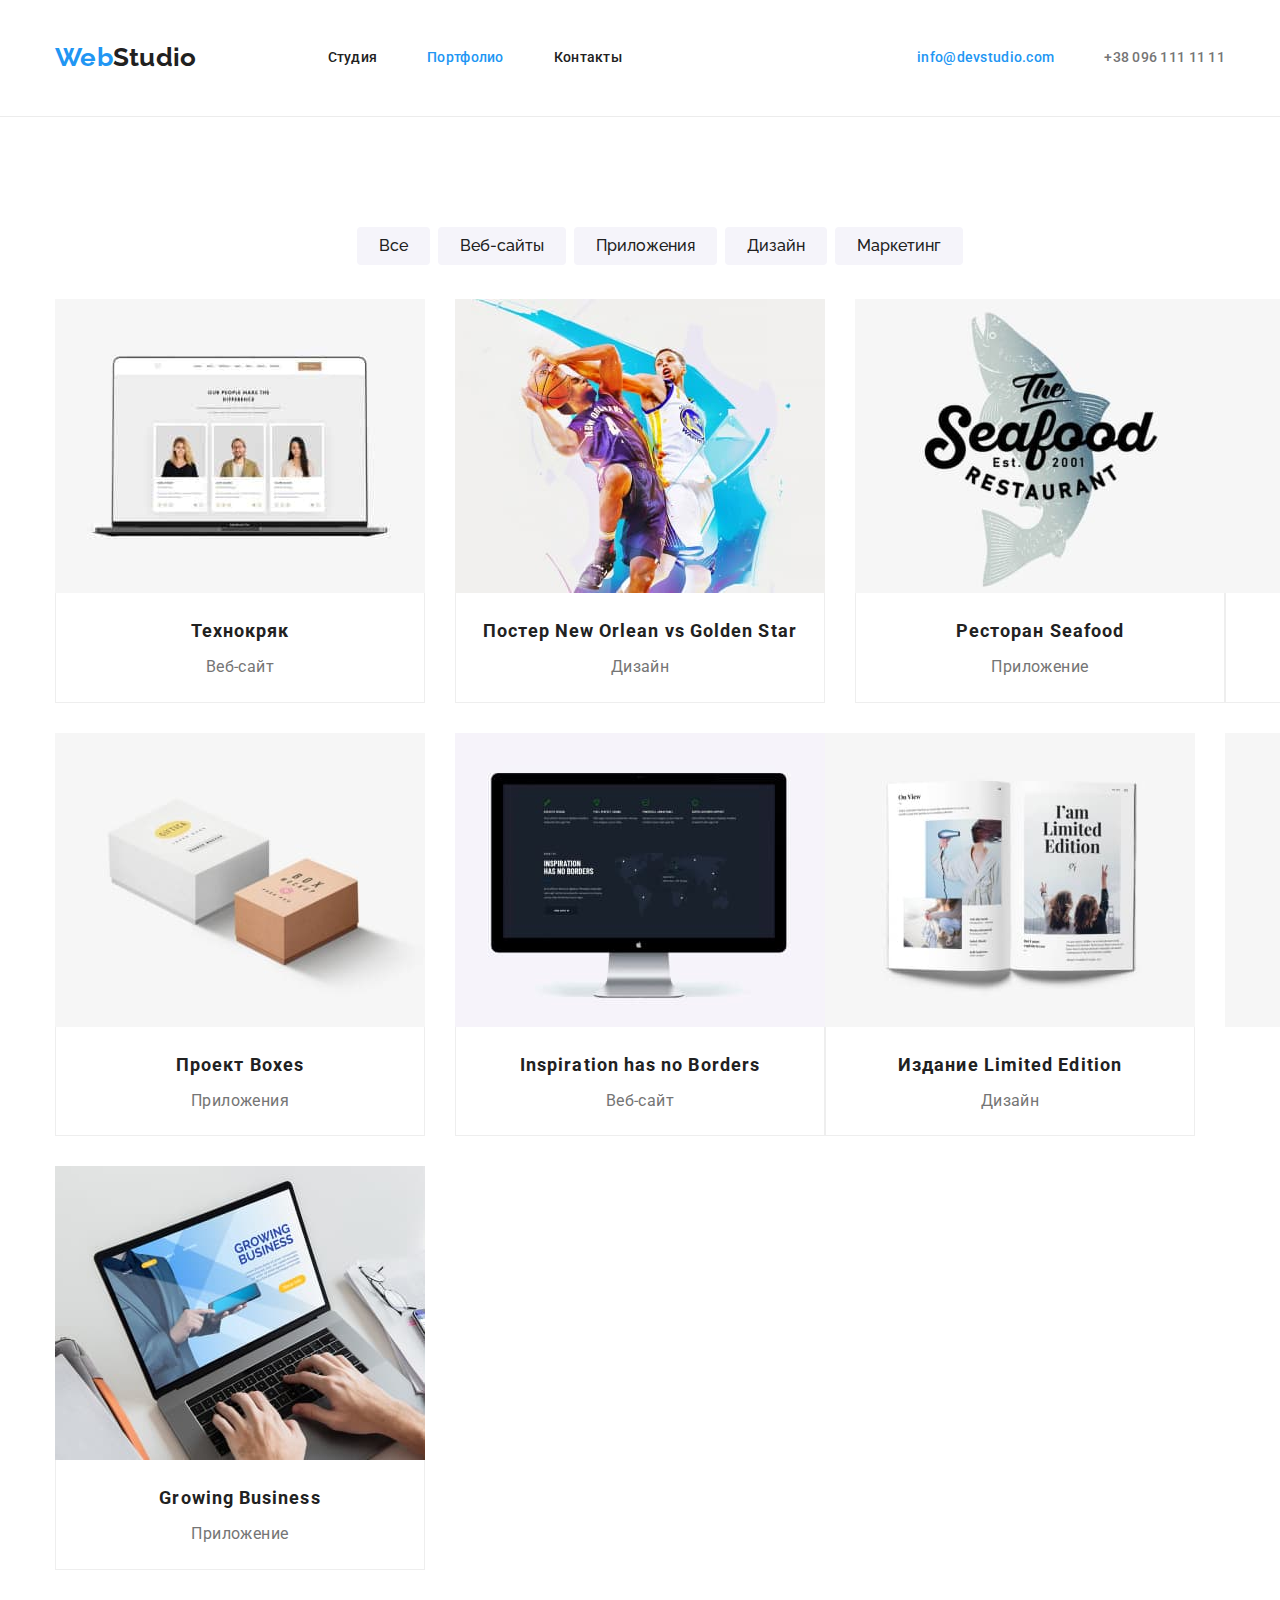
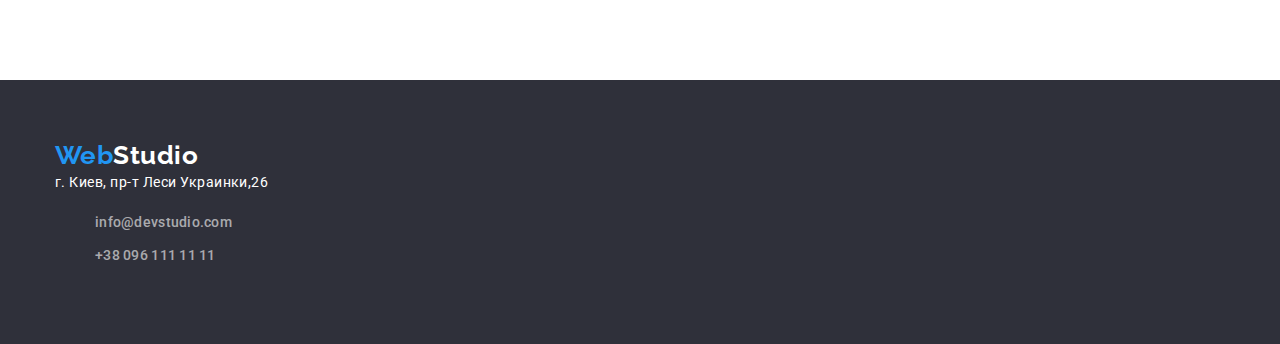
==== portfolio.html @ bb2ee354 "Add files via upload" ====
<!DOCTYPE html>
<html lang="ru">

<head>
    <meta charset="UTF-8">
    <meta http-equiv="X-UA-Compatible" content="IE=edge">
    <meta name="viewport" content="width=device-width, initial-scale=1.0">
    <link rel="preconnect" href="https://fonts.googleapis.com">
    <link rel="preconnect" href="https://fonts.gstatic.com" crossorigin>
    <link
        href="https://fonts.googleapis.com/css2?family=Raleway:wght@700&family=Roboto:wght@400;500;700;900&display=swap"
        rel="stylesheet">
    <title lang="en">Portfolio</title>
    <link rel="stylesheet" href="modern-normalize.css">
    <link rel="stylesheet" href="./css/style.css">
</head>

<body>

    <header class="header">

        <!--navigation-->
        <div class="container header-container">
            <nav class="header-nav">
                <a href="#" class="logo" lang="en">Web<span class="second-logo" lang="en">Studio</span></a>
                <ul class="header-list list">
                    <li class="header-item"><a href="./index.html" class="link">Студия</a></li>
                    <li class="header-item"><a href="./portfolio.html" class="link currecnt">Портфолио</a></li>
                    <li class="header-item"><a href="" class="link">Контакты</a></li>
                </ul>
            </nav>
            <!--contacts-->
            <ul class="header-cont-list list">
                <li class="header-cont-item"><a href="mailto:info@devstudio.com"
                        class="contacts currecnt">info@devstudio.com</a></li>
                <li class="header-cont-item"><a href="tel:+380961111111" class="contacts">+38 096 111 11 11</a></li>
            </ul>
        </div>

    </header>


    <main>

        <section class="portfolio section">
            <!-- buttons -->
            <!-- <h1>portfolio-buttons</h1> -->
            <div class="container">
                <ul class="porfolio-btn-list list">
                    <li class="portfolio-item">
                        <button name="button" class="button-portfolio">Все</button>
                    </li>
                    <li class="portfolio-item">
                        <button name="button" class="button-portfolio">Веб-сайты</button>
                    </li>
                    <li class="portfolio-item">
                        <button name="button" class="button-portfolio">Приложения</button>
                    </li>
                    <li class="portfolio-item">
                        <button name="button" class="button-portfolio">Дизайн</button>
                    </li>
                    <li class="portfolio-item">
                        <button name="button" class="button-portfolio">Маркетинг</button>
                    </li>
                </ul>

                <!--portfolio-->
                <ul class="portfolio-work-list list">

                    <li class="portfolio-work-item">
                        <img class="portfolio-img" src="./images/technocrack.jpg" alt="ноутбук с сайтом" width="370"
                            height="294">
                        <div class="portfolio-description">
                            <h2 class="title-portfolio">Технокряк</h2>
                            <p class="paragraph-portfolio">Веб-сайт</p>
                        </div>
                    </li>

                    <li class="portfolio-work-item">
                        <img class="portfolio-img" src="./images/neworlean-vs-goldenstar.jpg" alt="баскетболисты"
                            width="370" height="294">
                        <div class="portfolio-description">
                            <h2 class="title-portfolio">Постер New Orlean vs Golden Star</h2>
                            <p class="paragraph-portfolio">Дизайн</p>
                        </div>
                    </li>

                    <li class="portfolio-work-item">
                        <img class="portfolio-img" src="./images/seafood-restaurant.jpg" alt="лого ресторана"
                            width="370" height="294">
                        <div class="portfolio-description">
                            <h2 class="title-portfolio">Ресторан Seafood</h2>
                            <p class="paragraph-portfolio">Приложение</p>
                        </div>
                    </li>
                    <li class="portfolio-work-item">
                        <img class="portfolio-img" src="./images/project-prime.jpg" alt="наушники" width="370"
                            height="294">
                        <div class="portfolio-description">
                            <h2 class="title-portfolio">Проект Prime</h2>
                            <p class="paragraph-portfolio">Маркетинг</p>
                        </div>
                    </li>

                    <li class="portfolio-work-item">
                        <img class="portfolio-img" src="./images/project-boxes.jpg" alt="коробки" width="370"
                            height="294">
                        <div class="portfolio-description">
                            <h2 class="title-portfolio">Проект Boxes</h2>
                            <p class="paragraph-portfolio">Приложения</p>
                        </div>
                    </li>

                    <li class="portfolio-work-item">
                        <img class="portfolio-img" src="./images/inspiration-has-no-borders.jpg" alt="моноблок"
                            width="370" height="294">
                        <div class="portfolio-description">
                            <h2 class="title-portfolio">Inspiration has no Borders</h2>
                            <p class="paragraph-portfolio">Веб-сайт</p>
                        </div>
                    </li>

                    <li class="portfolio-work-item">
                        <img class="portfolio-img" src="./images/limited-edition.jpg" alt="журнал" width="370"
                            height="294">
                        <div class="portfolio-description">
                            <h2 class="title-portfolio">Издание Limited Edition</h2>
                            <p class="paragraph-portfolio">Дизайн</p>
                        </div>
                    </li>

                    <li class="portfolio-work-item">
                        <img class="portfolio-img" src="./images/lab.jpg" alt="ярлык" width="370" height="294">
                        <div class="portfolio-descrip
                        tion">
                            <h2 class="title-portfolio">Проект LAB</h2>
                            <p class="paragraph-portfolio">Маркетинг</p>
                        </div>
                    </li>

                    <li class="portfolio-work-item">
                        <img class="portfolio-img" src="./images/growing-business.jpg" alt="ноутбук" width="370"
                            height="294">
                        <div class="portfolio-description">
                            <h2 class="title-portfolio">Growing Business</h2>
                            <p class="paragraph-portfolio">Приложение</p>
                        </div>
                    </li>
                </ul>
            </div>
        </section>

    </main>

    <footer class="footer">
        <section class="container footer-section">
            <a href="#" class="logo" lang="en">Web<span class="footer-logo" lang="en">Studio</span></a>
            <address>
                <a href="https://goo.gl/maps/RDHDDq4snq1ku4gn6" target="_blank" class="office">г. Киев, пр-т
                    Леси Украинки,26</a>
            </address>
            <ul>
                <li class="footer-item"><a href="mailto:info@devstudio.com"
                        class="contacts transparency">info@devstudio.com</a></li>
                <li class="footer-item"><a href="tel:+380961111111" class="contacts transparency">+38 096 111 11 11</a>
                </li>
            </ul>

        </section>
    </footer>
</body>

</html>
---- css/style.css ----
:root {
  --text-primary: #212121;
  --theme-color: #2196f3;
  --paragraph-color: #757575;
  --primary-font: 'Roboto';
  --secondary-font: 'Relaway';
  --box-color: #2f303a;
  --white-color: #ffffff;
}

body {
  font-family: 'Raleway', sans-serif;
  font-style: normal;
  text-transform: none;
  background-color: var(--white-color);
  letter-spacing: 0.03em;
}

p,
h1,
h2,
h3,
h4,
h5,
h6 {
  margin: 0;
}
ul,
ol {
  list-style: none;
}

a {
  text-decoration: none;
}

address {
  font-family: Roboto;
  font-style: normal;
  font-size: 14px;
  line-height: 1.71;
}

.list {
  list-style: none;
}

.container {
  width: 1200px;
  margin-left: auto;
  margin-right: auto;
  padding-right: 15px;
  padding-left: 15px;
  margin: 0 auto;
}

.section {
  padding-top: 94px;
  padding-bottom: 94px;
  max-width: 1600px;
}
/* start header styles  */

.header {
  padding-top: 32px;
  padding-bottom: 32px;
  border-bottom: 1px solid #ececec;
  max-width: 1600px;

  font-family: Roboto;
  font-weight: 500;
  font-size: 14px;
  line-height: 1.14;
  letter-spacing: 0.02em;
  background-color: var(--white-color);
}

.header-container {
  display: flex;
  justify-content: space-between;
  align-items: center;
}

.header-nav {
  display: flex;
  align-items: center;
}

.header-list {
  display: flex;
}

.header-item:not(:last-child) {
  margin-right: 50px;
}

.header-cont-list {
  display: flex;
}

.header-cont-item + .header-cont-item {
  margin-left: 50px;
}

/* logo */
.logo {
  margin-right: 91px;
  font-family: Raleway;
  font-weight: 700;
  font-size: 26px;
  line-height: 1.19;
  color: var(--theme-color);
}
.second-logo {
  font-family: Raleway;
  font-weight: 700;
  font-size: 26px;
  line-height: 1.19;
  color: var(--text-primary);
}

/* end logo */

/* link */

.link {
  font-family: Roboto;
  font-weight: 500;
  font-size: 14px;
  line-height: 1.14;
  letter-spacing: 0.02em;
  color: var(--text-primary);
}
.currecnt {
  color: var(--theme-color);
}

.link:hover,
.link:focus {
  color: var(--theme-color);
}
/* end link */

/* contacts */

.contacts {
  font-family: Roboto;
  font-weight: 500;
  font-size: 14px;
  line-height: 1.7;
  letter-spacing: 0.02em;
  color: var(--paragraph-color);
}

.currecnt {
  color: var(--theme-color);
}

/* end header styles */

/* hero sectoin */

.hero {
  background-color: var(--box-color);
  padding-top: 200px;
  padding-bottom: 200px;
  text-align: center;
  max-width: 1600px;
}

.hero-title {
  width: 696px;
  margin-right: auto;
  margin-left: auto;

  font-weight: 900;
  font-size: 44px;
  line-height: 1.36;
  text-align: center;
  letter-spacing: 0.06em;
  text-transform: uppercase;
  color: var(--white-color);
}

/* end hero section */

/* button */

.button {
  display: block;
  margin: 30px auto 0px;
  padding: 10px 32px;
  min-width: 136px;
  border: transparent;
  box-shadow: 0px 4px 4px rgba(0, 0, 0, 0.15);
  border-radius: 4px;

  font-weight: 700;
  font-size: 16px;
  line-height: 1.9;
  display: flex;
  align-items: center;
  text-align: center;
  letter-spacing: 0.06em;
  color: var(--white-color);
  background-color: var(--theme-color);
  cursor: pointer;
  font-family: inherit;
}
/* end button */

/* Our qualities-list */

.qualities-list {
  display: flex;
}

.qualities-item {
  width: 270px;
}

.qualities-item:not(:last-child) {
  margin-right: 30px;
}
/* end Our qualities-list */
.portfolio {
  font-weight: 1200px;
  font-size: 16px;
  line-height: 1.6;

  text-align: center;
  color: var(--text-primary);
}

/* features section */
.title-paragraph {
  margin-bottom: 10px;
  font-weight: 700;
  font-size: 14px;
  line-height: 1.14;
  letter-spacing: 0.03em;
  text-transform: uppercase;
  color: var(--text-primary);
}
.paragraph {
  font-family: Roboto;
  font-size: 14px;
  line-height: 1.71;
  color: var(--paragraph-color);
}

/* end features section */

/* What we do */
.work {
  padding-top: 0;
}

.title {
  font-family: Roboto;
  margin-bottom: 50px;
  font-weight: 700;
  font-size: 36px;
  line-height: 1.17;
  text-align: center;
  color: var(--text-primary);
}

.work-list {
  display: flex;
}

.work-item {
  display: block;
  margin-right: 30px;
}

.work-item:last-child {
  margin-right: 0;
}

/* end what we do */

/* our team */

.team-list {
  display: flex;
}

.team {
  background-color: #f5f4fa;
}

.team-discription {
  padding-top: 30px;
  padding-bottom: 30px;
}

.team-photo {
  display: block;
}

.name-team {
  margin-bottom: 10px;

  font-family: Roboto;
  font-weight: 500;
  font-size: 16px;

  line-height: 1.18;
  text-align: center;

  color: var(--text-primary);
}

.role-team {
  font-family: Roboto;
  font-size: 16px;
  line-height: 1.18;
  text-align: center;

  color: var(--paragraph-color);
}
.team-item {
  box-shadow: 0px 1px 3px rgba(0, 0, 0, 0.12), 0px 1px 1px rgba(0, 0, 0, 0.14),
    0px 2px 1px rgba(0, 0, 0, 0.2);
  border-radius: 0px 0px 4px 4px;
  background-color: var(--white-color);
}

.team-item:not(:last-child) {
  margin-right: 30px;
}

/* end our team */

/* footer */
.footer {
  background-color: var(--box-color);
  padding-top: 60px;
  padding-bottom: 60px;
  max-width: 1600px;
}

.footer-logo,
.office {
  color: var(--white-color);
}
.transparency {
  color: rgba(255, 255, 255, 0.6);
}

.footer-item:not(:last-child) {
  margin-bottom: 9px;
}

/*---------------- main portfolio-----------------*/

/* buttons */
.porfolio-btn-list {
  display: flex;
  justify-content: center;
  margin-bottom: 34px;
}

.portfolio-item:not(:last-child) {
  margin-right: 8px;
}

.button-portfolio {
  background-color: #f5f4fa;
  padding: 6px 22px;
  border: transparent;
  border-radius: 4px;
  font-style: normal;
  font-weight: 500;
  font-size: 16px;
  line-height: 1.62;
  text-align: center;
  font-family: inherit;
  color: var(--text-primary);
}
.button-portfolio:hover,
.button-portfolio:focus {
  background-color: var(--theme-color);
}
/* end buttons */

/* list of works */

.portfolio-work-list {
  display: flex;
  flex-wrap: wrap;
  width: 1600px;
  margin-left: auto;
  margin-right: auto;
  padding: 0;
}

.portfolio-work-item:not(:nth-child(3n)) {
  margin-right: 30px;
}
.portfolio-work-item:not(:nth-last-child(-n + 3)) {
  margin-bottom: 30px;
}

.portfolio-img {
  display: block;
}

.portfolio-description {
  padding: 20px 24px;
  border-right: 1px solid #eeeeee;
  border-bottom: 1px solid #eeeeee;
  border-left: 1px solid #eeeeee;
}
.portfolio-works {
  margin-bottom: 4px;
  font-weight: 700;
  font-size: 18px;
  line-height: 2;
  letter-spacing: 0.06em;
  color: var(--text-primary);
}

.portfolio-work-type {
  font-weight: 400;
  font-size: 16px;
  line-height: 1.87;
  letter-spacing: 0.03em;
  color: var(--paragraph-color);
}

/* edn work list */

.title-portfolio {
  font-family: Roboto;
  font-weight: 700;
  font-size: 18px;
  margin-bottom: 4px;
  line-height: 2;
  letter-spacing: 0.06em;

  color: var(--text-primary);
}

.paragraph-portfolio {
  font-family: Roboto;
  font-size: 16px;
  line-height: 1.8;

  color: var(--paragraph-color);
}
/* end portfolio */
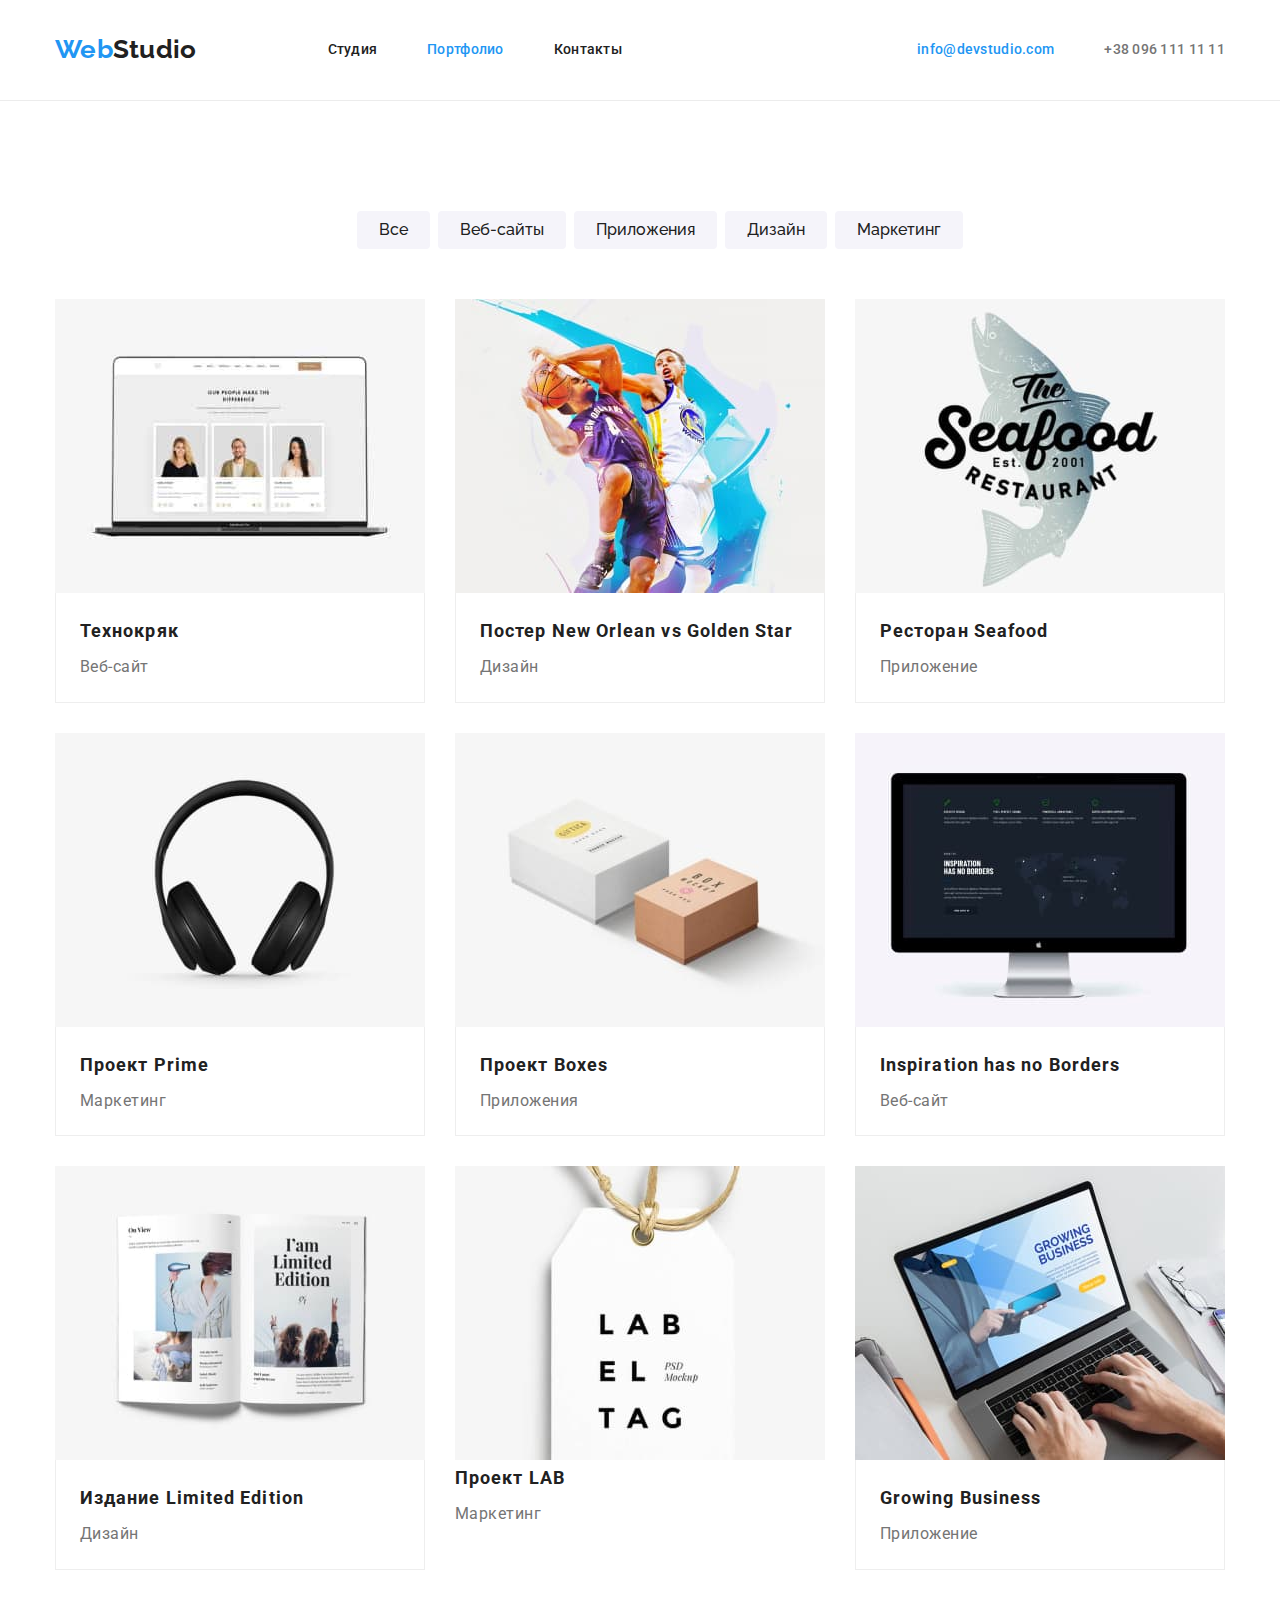
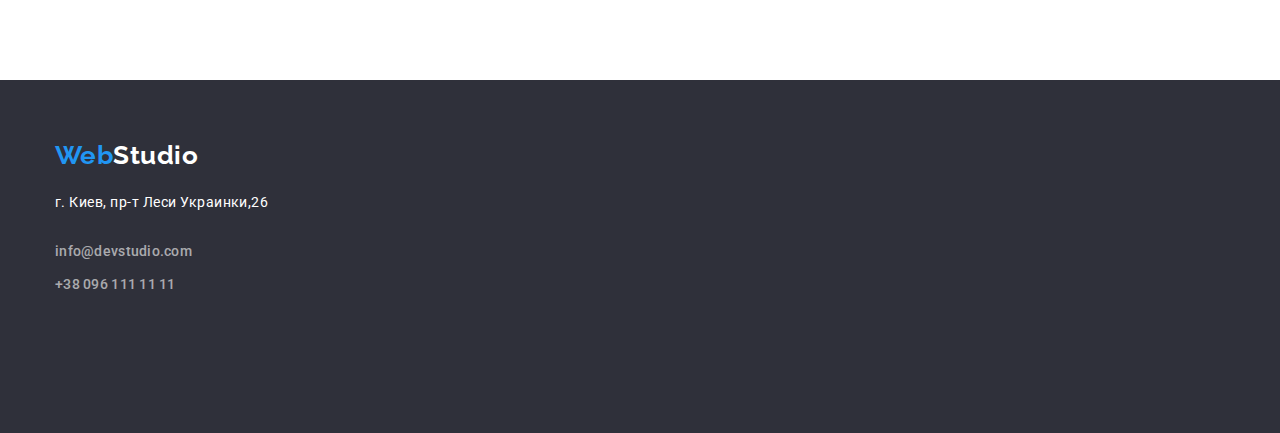
==== commit 859ba7a4: "fix homework mistake" ====
--- a/portfolio.html
+++ b/portfolio.html
@@ -153,13 +153,13 @@
     </main>
 
     <footer class="footer">
-        <section class="container footer-section">
+        <section class="container">
             <a href="#" class="logo" lang="en">Web<span class="footer-logo" lang="en">Studio</span></a>
             <address>
                 <a href="https://goo.gl/maps/RDHDDq4snq1ku4gn6" target="_blank" class="office">г. Киев, пр-т
                     Леси Украинки,26</a>
             </address>
-            <ul>
+            <ul class="footer-section">
                 <li class="footer-item"><a href="mailto:info@devstudio.com"
                         class="contacts transparency">info@devstudio.com</a></li>
                 <li class="footer-item"><a href="tel:+380961111111" class="contacts transparency">+38 096 111 11 11</a>
--- a/css/style.css
+++ b/css/style.css
@@ -28,6 +28,8 @@
 ul,
 ol {
   list-style: none;
+  margin: none;
+  padding: none;
 }
 
 a {
@@ -39,6 +41,9 @@
   font-style: normal;
   font-size: 14px;
   line-height: 1.71;
+  color: rgba(255, 255, 255, 1);
+  margin-top: 20px;
+  margin-bottom: 9px;
 }
 
 .list {
@@ -57,15 +62,13 @@
 .section {
   padding-top: 94px;
   padding-bottom: 94px;
-  max-width: 1600px;
 }
 /* start header styles  */
 
 .header {
-  padding-top: 32px;
-  padding-bottom: 32px;
+  padding-top: 24px;
+  padding-bottom: 24px;
   border-bottom: 1px solid #ececec;
-  max-width: 1600px;
 
   font-family: Roboto;
   font-weight: 500;
@@ -165,10 +168,10 @@
   padding-top: 200px;
   padding-bottom: 200px;
   text-align: center;
-  max-width: 1600px;
 }
 
 .hero-title {
+  font-family: Roboto;
   width: 696px;
   margin-right: auto;
   margin-left: auto;
@@ -234,6 +237,7 @@
 
 /* features section */
 .title-paragraph {
+  font-family: Roboto;
   margin-bottom: 10px;
   font-weight: 700;
   font-size: 14px;
@@ -327,7 +331,10 @@
   border-radius: 0px 0px 4px 4px;
   background-color: var(--white-color);
 }
-
+.team-section {
+  padding-top: 30px;
+  padding-bottom: 30px;
+}
 .team-item:not(:last-child) {
   margin-right: 30px;
 }
@@ -339,7 +346,6 @@
   background-color: var(--box-color);
   padding-top: 60px;
   padding-bottom: 60px;
-  max-width: 1600px;
 }
 
 .footer-logo,
@@ -350,6 +356,12 @@
   color: rgba(255, 255, 255, 0.6);
 }
 
+.footer-section {
+  padding-top: 9px;
+  padding-bottom: 60px;
+  padding-left: 0;
+}
+
 .footer-item:not(:last-child) {
   margin-bottom: 9px;
 }
@@ -360,7 +372,7 @@
 .porfolio-btn-list {
   display: flex;
   justify-content: center;
-  margin-bottom: 34px;
+  margin-bottom: 50px;
 }
 
 .portfolio-item:not(:last-child) {
@@ -391,7 +403,7 @@
 .portfolio-work-list {
   display: flex;
   flex-wrap: wrap;
-  width: 1600px;
+  width: 1600;
   margin-left: auto;
   margin-right: auto;
   padding: 0;
@@ -437,6 +449,7 @@
   font-family: Roboto;
   font-weight: 700;
   font-size: 18px;
+  text-align: left;
   margin-bottom: 4px;
   line-height: 2;
   letter-spacing: 0.06em;
@@ -446,6 +459,7 @@
 
 .paragraph-portfolio {
   font-family: Roboto;
+  text-align: left;
   font-size: 16px;
   line-height: 1.8;
 
